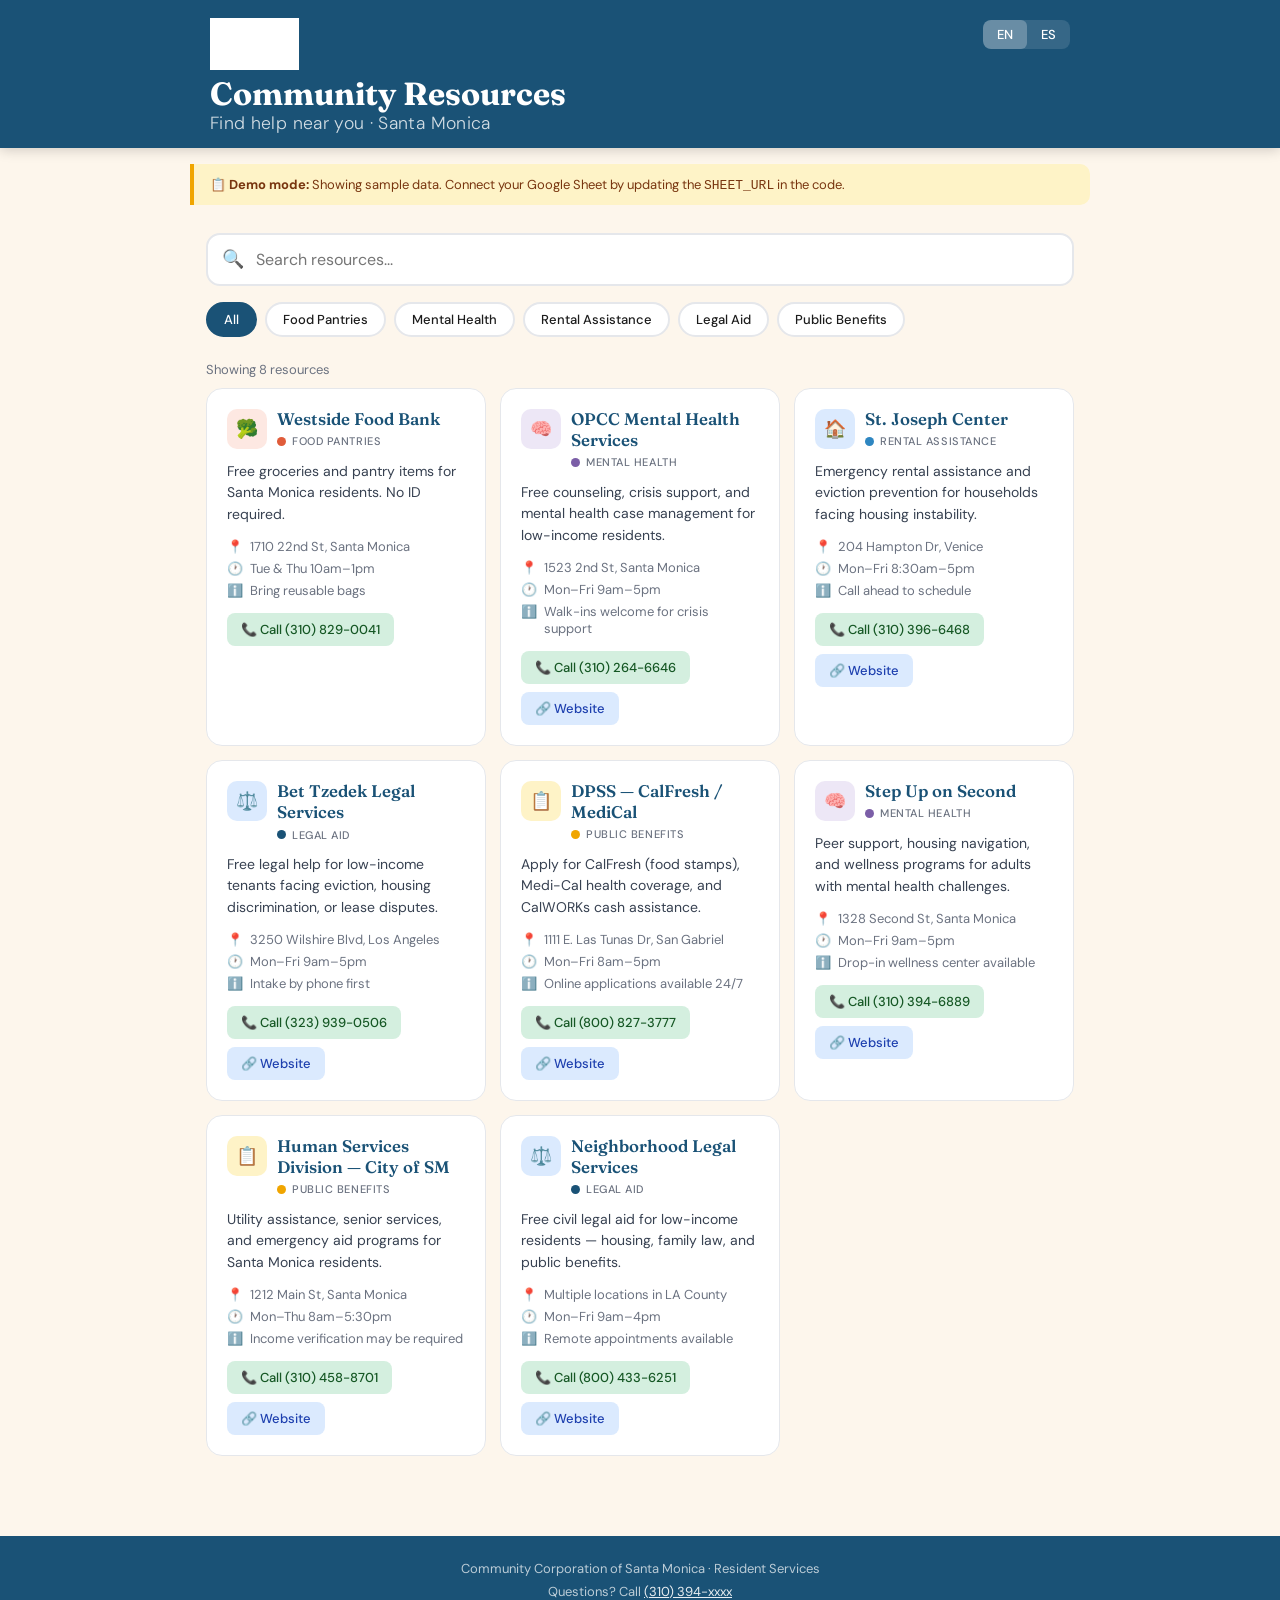
==== index (1).html @ 5fc6d70d "Add files via upload" ====
<!DOCTYPE html>
<html lang="en">
<head>
<meta charset="UTF-8">
<meta name="viewport" content="width=device-width, initial-scale=1.0">
<title>Community Resources · Community Corp Santa Monica</title>
<link href="https://fonts.googleapis.com/css2?family=Fraunces:ital,wght@0,400;0,600;0,700;1,400&family=DM+Sans:wght@300;400;500&display=swap" rel="stylesheet">
<style>
  :root {
    --ocean: #1a5276;
    --sky: #2e86c1;
    --sand: #fdf6ec;
    --sun: #f0a500;
    --coral: #e05c3a;
    --mint: #d4efdf;
    --text: #1c1c1c;
    --muted: #6b7280;
    --card: #ffffff;
    --border: #e5e7eb;
  }

  * { box-sizing: border-box; margin: 0; padding: 0; }

  body {
    font-family: 'DM Sans', sans-serif;
    background: var(--sand);
    color: var(--text);
    min-height: 100vh;
  }

  /* ── HEADER ── */
  header {
    background: var(--ocean);
    color: white;
    padding: 0;
    position: sticky;
    top: 0;
    z-index: 100;
    box-shadow: 0 2px 12px rgba(0,0,0,0.18);
  }

  .header-inner {
    max-width: 900px;
    margin: 0 auto;
    padding: 18px 20px 14px;
  }

  .header-top {
    display: flex;
    justify-content: space-between;
    align-items: flex-start;
    gap: 12px;
  }

  .org-label {
    font-size: 11px;
    font-weight: 500;
    letter-spacing: 0.12em;
    text-transform: uppercase;
    opacity: 0.7;
    margin-bottom: 4px;
  }

  h1 {
    font-family: 'Fraunces', serif;
    font-size: clamp(1.4rem, 5vw, 2rem);
    font-weight: 700;
    line-height: 1.1;
  }

  h1 .sub {
    display: block;
    font-family: 'DM Sans', sans-serif;
    font-size: 0.55em;
    font-weight: 300;
    opacity: 0.8;
    margin-top: 3px;
    letter-spacing: 0.02em;
  }


  .header-logo {
    height: 52px;
    width: auto;
    display: block;
    filter: brightness(0) invert(1);
    margin-bottom: 6px;
  }

  @media (max-width: 500px) {
    .header-logo { height: 40px; }
  }
  .lang-toggle {
    display: flex;
    background: rgba(255,255,255,0.12);
    border-radius: 8px;
    overflow: hidden;
    flex-shrink: 0;
    margin-top: 2px;
  }

  .lang-toggle button {
    background: none;
    border: none;
    color: white;
    padding: 6px 14px;
    font-family: 'DM Sans', sans-serif;
    font-size: 13px;
    font-weight: 500;
    cursor: pointer;
    transition: background 0.2s;
  }

  .lang-toggle button.active {
    background: rgba(255,255,255,0.25);
    border-radius: 6px;
  }

  /* ── SEARCH + FILTER ── */
  .controls {
    max-width: 900px;
    margin: 28px auto 0;
    padding: 0 16px;
  }

  .search-wrap {
    position: relative;
    margin-bottom: 16px;
  }

  .search-wrap input {
    width: 100%;
    padding: 14px 18px 14px 48px;
    border: 2px solid var(--border);
    border-radius: 14px;
    font-family: 'DM Sans', sans-serif;
    font-size: 16px;
    background: white;
    outline: none;
    transition: border-color 0.2s;
    color: var(--text);
  }

  .search-wrap input:focus { border-color: var(--sky); }

  .search-icon {
    position: absolute;
    left: 16px;
    top: 50%;
    transform: translateY(-50%);
    color: var(--muted);
    font-size: 18px;
  }

  .filters {
    display: flex;
    gap: 8px;
    flex-wrap: wrap;
    padding-bottom: 4px;
  }

  .filter-btn {
    border: 2px solid var(--border);
    background: white;
    border-radius: 999px;
    padding: 7px 16px;
    font-family: 'DM Sans', sans-serif;
    font-size: 13px;
    font-weight: 500;
    cursor: pointer;
    transition: all 0.18s;
    white-space: nowrap;
    color: var(--text);
  }

  .filter-btn:hover { border-color: var(--sky); color: var(--sky); }

  .filter-btn.active {
    background: var(--ocean);
    border-color: var(--ocean);
    color: white;
  }

  /* ── CATEGORY DOTS ── */
  .cat-dot {
    display: inline-block;
    width: 9px; height: 9px;
    border-radius: 50%;
    margin-right: 6px;
    flex-shrink: 0;
  }
  .cat-Food { background: #e05c3a; }
  .cat-Mental { background: #7b5ea7; }
  .cat-Rental { background: #2e86c1; }
  .cat-Legal { background: #1a5276; }
  .cat-Benefits { background: #f0a500; }
  .cat-Other { background: #6b7280; }

  /* ── RESOURCE GRID ── */
  .results-info {
    max-width: 900px;
    margin: 20px auto 10px;
    padding: 0 16px;
    font-size: 13px;
    color: var(--muted);
  }

  .grid {
    max-width: 900px;
    margin: 0 auto;
    padding: 0 16px 60px;
    display: grid;
    grid-template-columns: repeat(auto-fill, minmax(280px, 1fr));
    gap: 14px;
  }

  /* ── CARD ── */
  .card {
    background: var(--card);
    border-radius: 16px;
    border: 1.5px solid var(--border);
    padding: 20px;
    transition: box-shadow 0.2s, transform 0.2s;
    animation: fadeUp 0.35s ease both;
    display: flex;
    flex-direction: column;
    gap: 10px;
  }

  .card:hover {
    box-shadow: 0 8px 28px rgba(26,82,118,0.1);
    transform: translateY(-2px);
  }

  @keyframes fadeUp {
    from { opacity: 0; transform: translateY(12px); }
    to   { opacity: 1; transform: translateY(0); }
  }

  .card-header {
    display: flex;
    align-items: flex-start;
    gap: 10px;
  }

  .card-icon {
    width: 40px; height: 40px;
    border-radius: 10px;
    display: flex;
    align-items: center;
    justify-content: center;
    font-size: 18px;
    flex-shrink: 0;
  }

  .icon-Food    { background: #fde8e2; }
  .icon-Mental  { background: #ede7f6; }
  .icon-Rental  { background: #dbeafe; }
  .icon-Legal   { background: #dbeafe; }
  .icon-Benefits{ background: #fef3c7; }
  .icon-Other   { background: #f3f4f6; }

  .card-name {
    font-family: 'Fraunces', serif;
    font-size: 1.05rem;
    font-weight: 600;
    line-height: 1.25;
    color: var(--ocean);
  }

  .card-category {
    display: inline-flex;
    align-items: center;
    font-size: 11px;
    font-weight: 500;
    letter-spacing: 0.05em;
    text-transform: uppercase;
    color: var(--muted);
  }

  .card-desc {
    font-size: 14px;
    line-height: 1.55;
    color: #374151;
  }

  .card-details {
    display: flex;
    flex-direction: column;
    gap: 5px;
    margin-top: 2px;
    font-size: 13px;
    color: var(--muted);
  }

  .card-detail {
    display: flex;
    align-items: flex-start;
    gap: 7px;
  }

  .card-detail span.icon { flex-shrink: 0; }

  .card-actions {
    display: flex;
    gap: 8px;
    flex-wrap: wrap;
    margin-top: 4px;
  }

  .btn-call, .btn-web {
    border: none;
    border-radius: 8px;
    padding: 8px 14px;
    font-family: 'DM Sans', sans-serif;
    font-size: 13px;
    font-weight: 500;
    cursor: pointer;
    text-decoration: none;
    display: inline-flex;
    align-items: center;
    gap: 5px;
    transition: opacity 0.15s;
  }

  .btn-call { background: var(--mint); color: #155724; }
  .btn-web  { background: #dbeafe;    color: #1e40af; }
  .btn-call:hover, .btn-web:hover { opacity: 0.8; }

  /* ── EMPTY STATE ── */
  .empty {
    grid-column: 1 / -1;
    text-align: center;
    padding: 60px 20px;
    color: var(--muted);
  }

  .empty h3 {
    font-family: 'Fraunces', serif;
    font-size: 1.4rem;
    color: var(--ocean);
    margin-bottom: 8px;
  }

  /* ── LOADING ── */
  .loading {
    grid-column: 1 / -1;
    text-align: center;
    padding: 60px 20px;
    color: var(--muted);
  }

  .spinner {
    width: 36px; height: 36px;
    border: 3px solid var(--border);
    border-top-color: var(--sky);
    border-radius: 50%;
    animation: spin 0.8s linear infinite;
    margin: 0 auto 16px;
  }

  @keyframes spin { to { transform: rotate(360deg); } }

  /* ── FOOTER ── */
  footer {
    background: var(--ocean);
    color: rgba(255,255,255,0.7);
    text-align: center;
    padding: 24px 16px;
    font-size: 13px;
    margin-top: 20px;
  }

  footer a { color: rgba(255,255,255,0.9); }

  /* ── NOTICE BANNER ── */
  .notice {
    background: #fef3c7;
    border-left: 4px solid var(--sun);
    max-width: 900px;
    margin: 16px auto 0;
    padding: 12px 16px;
    border-radius: 0 10px 10px 0;
    font-size: 13px;
    color: #78350f;
    display: none;
  }

  .notice.show { display: block; }

  @media (max-width: 500px) {
    h1 { font-size: 1.35rem; }
    .grid { grid-template-columns: 1fr; }
  }
</style>
</head>
<body>

<header>
  <div class="header-inner">
    <div class="header-top">
      <div>
        <img src="[data-uri]" alt="Community Corporation of Santa Monica" class="header-logo">
        <h1 id="site-title">
          Community Resources
          <span class="sub" id="site-subtitle">Find help near you · Santa Monica</span>
        </h1>
      </div>
      <div class="lang-toggle">
        <button class="active" onclick="setLang('en')" id="btn-en">EN</button>
        <button onclick="setLang('es')" id="btn-es">ES</button>
      </div>
    </div>
  </div>
</header>

<div class="notice" id="demo-notice">
  📋 <strong>Demo mode:</strong> Showing sample data. Connect your Google Sheet by updating the <code>SHEET_URL</code> in the code.
</div>

<div class="controls">
  <div class="search-wrap">
    <span class="search-icon">🔍</span>
    <input type="text" id="search" placeholder="Search resources..." oninput="renderCards()" autocomplete="off">
  </div>
  <div class="filters" id="filters"></div>
</div>

<div class="results-info" id="results-info"></div>
<div class="grid" id="grid"></div>

<footer>
  <div>Community Corporation of Santa Monica · Resident Services</div>
  <div style="margin-top:6px">Questions? Call <a href="tel:+13103934ww">(310) 394-xxxx</a></div>
</footer>

<script>
// ─────────────────────────────────────────────
//  CONFIGURATION — Update this URL after you
//  publish your Google Sheet as CSV
//  (File → Share → Publish to web → CSV)
// ─────────────────────────────────────────────
const SHEET_URL = ''; // ← paste your Sheet CSV URL here

// ─────────────────────────────────────────────
//  TRANSLATIONS
// ─────────────────────────────────────────────
const T = {
  en: {
    search: 'Search resources...',
    all: 'All',
    showing: n => `Showing ${n} resource${n===1?'':'s'}`,
    noResults: 'No resources found',
    noResultsSub: 'Try a different search or category.',
    call: 'Call',
    website: 'Website',
    hours: 'Hours',
    address: 'Address',
    notes: 'Notes',
    loading: 'Loading resources...',
    siteTitle: 'Community Resources',
    siteSub: 'Find help near you · Santa Monica',
  },
  es: {
    search: 'Buscar recursos...',
    all: 'Todo',
    showing: n => `Mostrando ${n} recurso${n===1?'':'s'}`,
    noResults: 'No se encontraron recursos',
    noResultsSub: 'Intenta una búsqueda diferente o categoría.',
    call: 'Llamar',
    website: 'Sitio web',
    hours: 'Horario',
    address: 'Dirección',
    notes: 'Notas',
    loading: 'Cargando recursos...',
    siteTitle: 'Recursos Comunitarios',
    siteSub: 'Encuentra ayuda cerca · Santa Mónica',
  }
};

// ─────────────────────────────────────────────
//  SAMPLE DATA (used when no Sheet URL set)
// ─────────────────────────────────────────────
const SAMPLE = [
  { name:'Westside Food Bank', name_es:'Banco de Alimentos del Oeste', category:'Food', description:'Free groceries and pantry items for Santa Monica residents. No ID required.', description_es:'Comida gratis para residentes. No se requiere identificación.', address:'1710 22nd St, Santa Monica', phone:'(310) 829-0041', website:'', hours:'Tue & Thu 10am–1pm', notes:'Bring reusable bags', notes_es:'Traiga bolsas reutilizables' },
  { name:'OPCC Mental Health Services', name_es:'Servicios de Salud Mental OPCC', category:'Mental', description:'Free counseling, crisis support, and mental health case management for low-income residents.', description_es:'Consejería gratuita y apoyo en crisis para residentes de bajos ingresos.', address:'1523 2nd St, Santa Monica', phone:'(310) 264-6646', website:'https://opcc.org', hours:'Mon–Fri 9am–5pm', notes:'Walk-ins welcome for crisis support', notes_es:'Se aceptan visitas sin cita para crisis' },
  { name:'St. Joseph Center', name_es:'Centro St. Joseph', category:'Rental', description:'Emergency rental assistance and eviction prevention for households facing housing instability.', description_es:'Asistencia de renta de emergencia y prevención de desalojos.', address:'204 Hampton Dr, Venice', phone:'(310) 396-6468', website:'https://stjosephctr.org', hours:'Mon–Fri 8:30am–5pm', notes:'Call ahead to schedule', notes_es:'Llame antes para hacer una cita' },
  { name:'Bet Tzedek Legal Services', name_es:'Servicios Legales Bet Tzedek', category:'Legal', description:'Free legal help for low-income tenants facing eviction, housing discrimination, or lease disputes.', description_es:'Ayuda legal gratis para inquilinos de bajos ingresos con problemas de vivienda.', address:'3250 Wilshire Blvd, Los Angeles', phone:'(323) 939-0506', website:'https://bettzedek.org', hours:'Mon–Fri 9am–5pm', notes:'Intake by phone first', notes_es:'Primero llame para evaluación' },
  { name:'DPSS — CalFresh / MediCal', name_es:'DPSS — CalFresh / MediCal', category:'Benefits', description:'Apply for CalFresh (food stamps), Medi-Cal health coverage, and CalWORKs cash assistance.', description_es:'Solicite CalFresh, Medi-Cal y ayuda económica CalWORKs.', address:'1111 E. Las Tunas Dr, San Gabriel', phone:'(800) 827-3777', website:'https://dpss.lacounty.gov', hours:'Mon–Fri 8am–5pm', notes:'Online applications available 24/7', notes_es:'Solicitudes en línea disponibles 24/7' },
  { name:'Step Up on Second', name_es:'Step Up on Second', category:'Mental', description:'Peer support, housing navigation, and wellness programs for adults with mental health challenges.', description_es:'Apoyo entre pares y programas de bienestar para adultos con desafíos de salud mental.', address:'1328 Second St, Santa Monica', phone:'(310) 394-6889', website:'https://stepuponsecond.org', hours:'Mon–Fri 9am–5pm', notes:'Drop-in wellness center available', notes_es:'Centro de bienestar de acceso libre disponible' },
  { name:'Human Services Division — City of SM', name_es:'División de Servicios Humanos', category:'Benefits', description:'Utility assistance, senior services, and emergency aid programs for Santa Monica residents.', description_es:'Asistencia de servicios públicos, servicios para personas mayores y ayuda de emergencia.', address:'1212 Main St, Santa Monica', phone:'(310) 458-8701', website:'https://santamonica.gov', hours:'Mon–Thu 8am–5:30pm', notes:'Income verification may be required', notes_es:'Puede requerirse verificación de ingresos' },
  { name:'Neighborhood Legal Services', name_es:'Servicios Legales del Vecindario', category:'Legal', description:'Free civil legal aid for low-income residents — housing, family law, and public benefits.', description_es:'Ayuda legal civil gratuita para residentes de bajos ingresos.', address:'Multiple locations in LA County', phone:'(800) 433-6251', website:'https://nlsla.org', hours:'Mon–Fri 9am–4pm', notes:'Remote appointments available', notes_es:'Citas remotas disponibles' },
];

// ─────────────────────────────────────────────
//  STATE
// ─────────────────────────────────────────────
let resources = [];
let lang = 'en';
let activeCategory = 'All';

const ICONS = {
  Food: '🥦',
  Mental: '🧠',
  Rental: '🏠',
  Legal: '⚖️',
  Benefits: '📋',
  Other: '🤝',
};

const CAT_LABELS = {
  en: { Food:'Food Pantries', Mental:'Mental Health', Rental:'Rental Assistance', Legal:'Legal Aid', Benefits:'Public Benefits', Other:'Other' },
  es: { Food:'Despensas', Mental:'Salud Mental', Rental:'Asistencia de Renta', Legal:'Ayuda Legal', Benefits:'Beneficios Públicos', Other:'Otros' },
};

// ─────────────────────────────────────────────
//  LOAD DATA
// ─────────────────────────────────────────────
async function loadData() {
  if (!SHEET_URL) {
    document.getElementById('demo-notice').classList.add('show');
    resources = SAMPLE;
    buildFilters();
    renderCards();
    return;
  }
  showLoading();
  try {
    const res = await fetch(SHEET_URL);
    const csv = await res.text();
    resources = parseCSV(csv);
    buildFilters();
    renderCards();
  } catch (e) {
    document.getElementById('demo-notice').classList.add('show');
    resources = SAMPLE;
    buildFilters();
    renderCards();
  }
}

function parseCSV(text) {
  const lines = text.trim().split('\n');
  const headers = lines[0].split(',').map(h => h.trim().replace(/"/g,''));
  return lines.slice(1).map(line => {
    const vals = line.match(/(".*?"|[^,]+|(?<=,)(?=,)|(?<=,)$|^(?=,))/g) || [];
    const obj = {};
    headers.forEach((h, i) => {
      obj[h] = (vals[i] || '').replace(/^"|"$/g,'').trim();
    });
    return obj;
  }).filter(r => r.name || r.Name);
}

// ─────────────────────────────────────────────
//  FILTERS
// ─────────────────────────────────────────────
function buildFilters() {
  const categories = ['All', ...new Set(resources.map(r => r.category || r.Category || 'Other'))];
  const container = document.getElementById('filters');
  container.innerHTML = categories.map(cat => `
    <button class="filter-btn ${cat === activeCategory ? 'active' : ''}"
      onclick="setCategory('${cat}')">
      ${cat === 'All' ? T[lang].all : (CAT_LABELS[lang][cat] || cat)}
    </button>
  `).join('');
}

function setCategory(cat) {
  activeCategory = cat;
  buildFilters();
  renderCards();
}

// ─────────────────────────────────────────────
//  RENDER
// ─────────────────────────────────────────────
function renderCards() {
  const query = document.getElementById('search').value.toLowerCase().trim();
  const grid = document.getElementById('grid');

  const filtered = resources.filter(r => {
    const cat = r.category || r.Category || 'Other';
    const matchCat = activeCategory === 'All' || cat === activeCategory;
    const name = (lang === 'es' && r.name_es ? r.name_es : r.name || r.Name || '').toLowerCase();
    const desc = (lang === 'es' && r.description_es ? r.description_es : r.description || r.Description || '').toLowerCase();
    const matchQ = !query || name.includes(query) || desc.includes(query) || cat.toLowerCase().includes(query);
    return matchCat && matchQ;
  });

  document.getElementById('results-info').textContent = T[lang].showing(filtered.length);

  if (!filtered.length) {
    grid.innerHTML = `<div class="empty">
      <div style="font-size:2.5rem;margin-bottom:12px">🔍</div>
      <h3>${T[lang].noResults}</h3>
      <p>${T[lang].noResultsSub}</p>
    </div>`;
    return;
  }

  grid.innerHTML = filtered.map((r, i) => {
    const cat = r.category || r.Category || 'Other';
    const catKey = cat.charAt(0).toUpperCase() + cat.slice(1).split(' ')[0];
    const name = lang === 'es' && r.name_es ? r.name_es : r.name || r.Name || '';
    const desc = lang === 'es' && r.description_es ? r.description_es : r.description || r.Description || '';
    const notes = lang === 'es' && r.notes_es ? r.notes_es : r.notes || r.Notes || '';
    const phone = r.phone || r.Phone || '';
    const website = r.website || r.Website || '';
    const address = r.address || r.Address || '';
    const hours = r.hours || r.Hours || '';

    return `
    <div class="card" style="animation-delay:${i*0.04}s">
      <div class="card-header">
        <div class="card-icon icon-${catKey}">${ICONS[catKey] || '🤝'}</div>
        <div>
          <div class="card-name">${name}</div>
          <div class="card-category">
            <span class="cat-dot cat-${catKey}"></span>
            ${CAT_LABELS[lang][catKey] || cat}
          </div>
        </div>
      </div>
      ${desc ? `<div class="card-desc">${desc}</div>` : ''}
      <div class="card-details">
        ${address ? `<div class="card-detail"><span class="icon">📍</span><span>${address}</span></div>` : ''}
        ${hours ? `<div class="card-detail"><span class="icon">🕐</span><span>${hours}</span></div>` : ''}
        ${notes ? `<div class="card-detail"><span class="icon">ℹ️</span><span>${notes}</span></div>` : ''}
      </div>
      <div class="card-actions">
        ${phone ? `<a class="btn-call" href="tel:${phone.replace(/\D/g,'')}">📞 ${T[lang].call} ${phone}</a>` : ''}
        ${website ? `<a class="btn-web" href="${website}" target="_blank" rel="noopener">🔗 ${T[lang].website}</a>` : ''}
      </div>
    </div>`;
  }).join('');
}

function showLoading() {
  document.getElementById('grid').innerHTML = `
    <div class="loading">
      <div class="spinner"></div>
      <div>${T[lang].loading}</div>
    </div>`;
}

// ─────────────────────────────────────────────
//  LANGUAGE
// ─────────────────────────────────────────────
function setLang(l) {
  lang = l;
  document.getElementById('btn-en').classList.toggle('active', l === 'en');
  document.getElementById('btn-es').classList.toggle('active', l === 'es');
  document.getElementById('search').placeholder = T[l].search;
  document.getElementById('site-title').childNodes[0].textContent = T[l].siteTitle + ' ';
  document.getElementById('site-subtitle').textContent = T[l].siteSub;
  buildFilters();
  renderCards();
}

// ─────────────────────────────────────────────
//  INIT
// ─────────────────────────────────────────────
loadData();
</script>
</body>
</html>
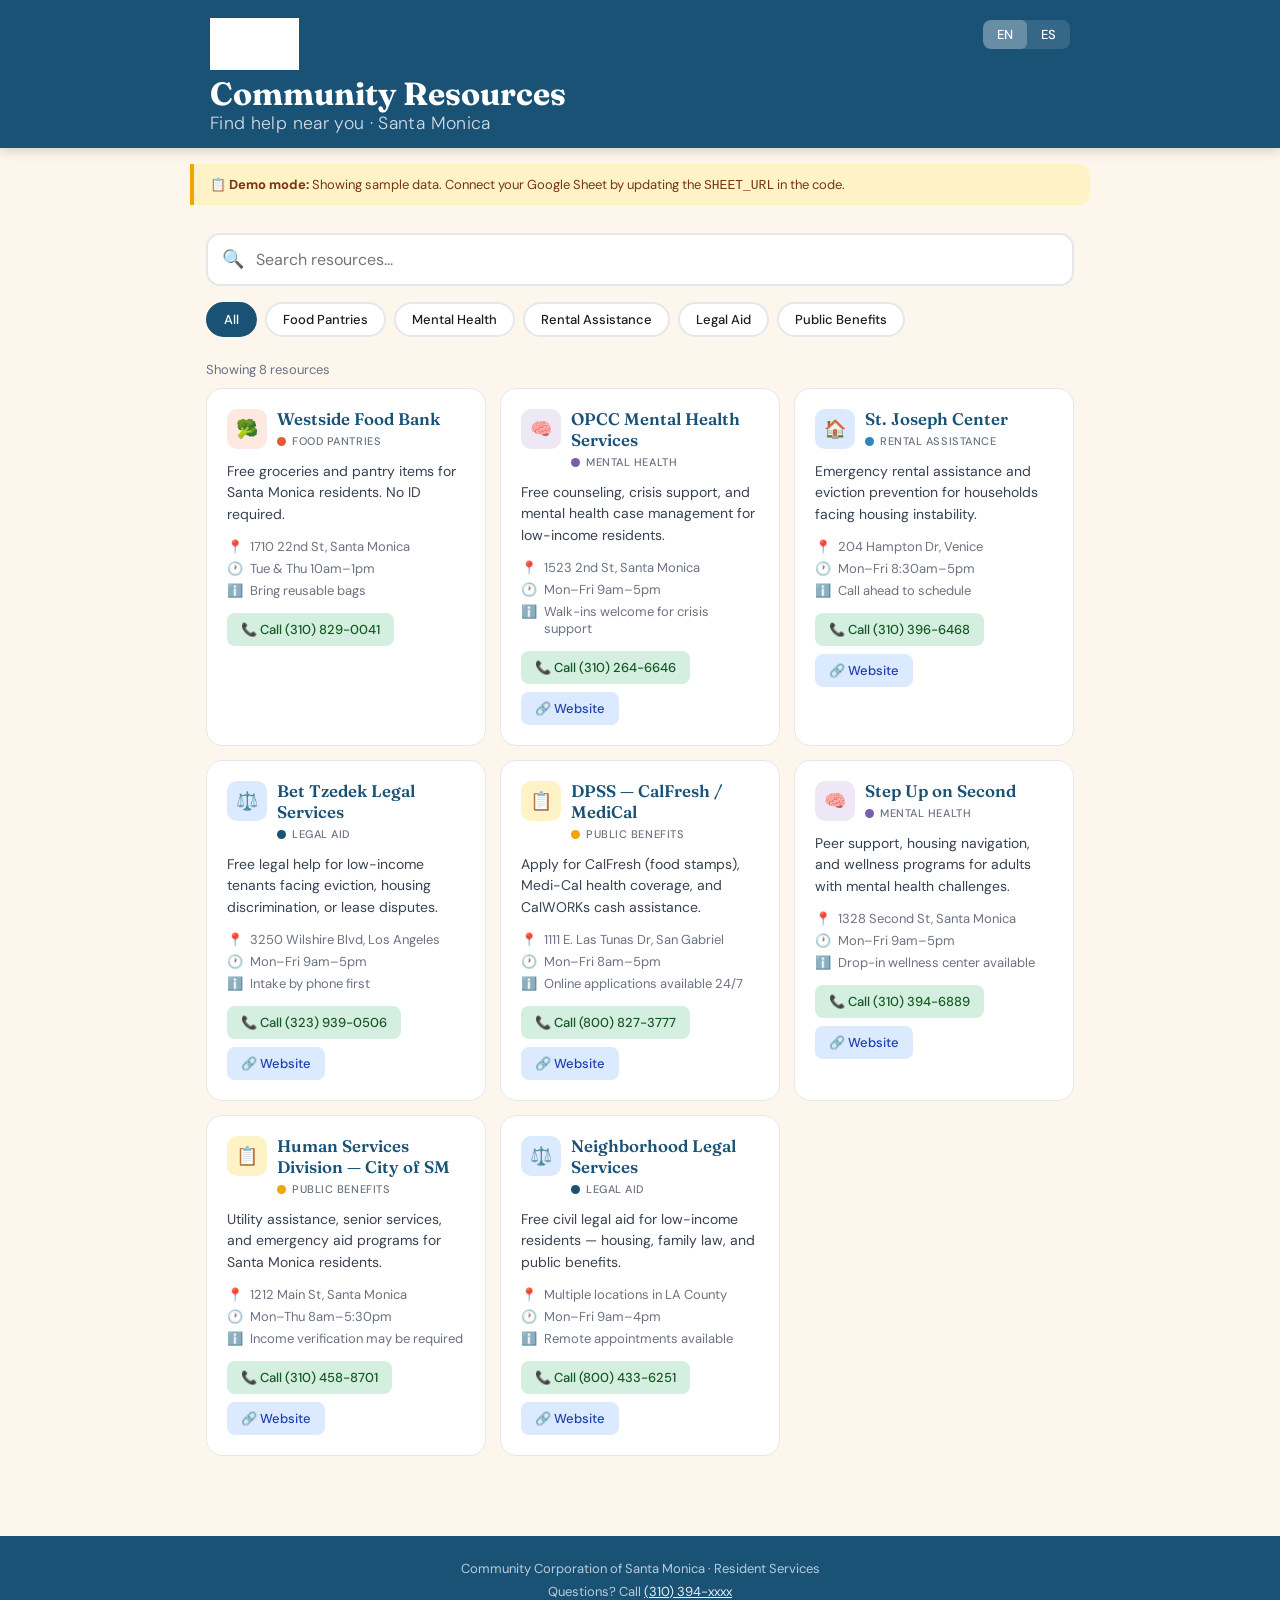
==== commit 260281b7: "Update index (1).html" ====
--- a/index (1).html
+++ b/index (1).html
@@ -506,6 +506,11 @@
   Legal: '⚖️',
   Benefits: '📋',
   Other: '🤝',
+  Transportation: '🚗',
+  Education: '📚',
+  Employment: '⚒',
+  Childcare: '👶',
+  Youth: '🧒'
 };
 
 const CAT_LABELS = {
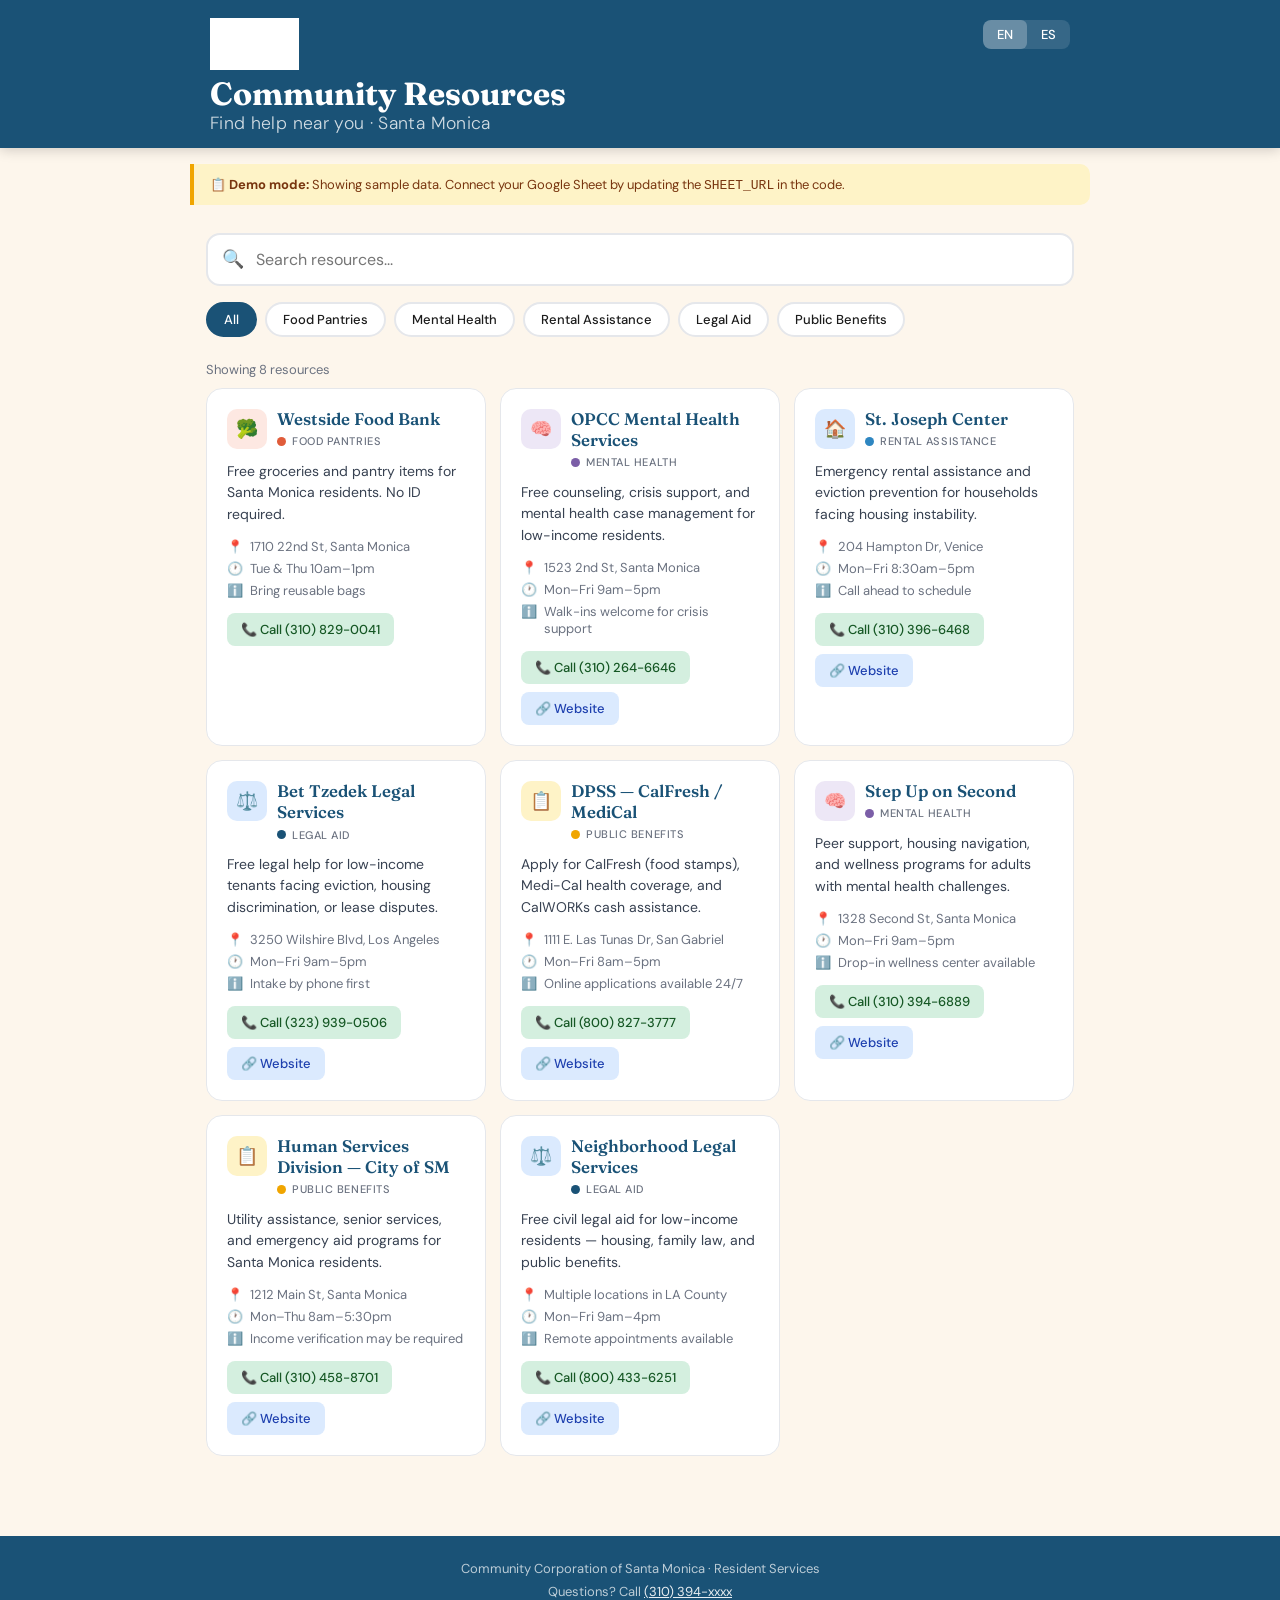
==== commit cfd92805: "Update index (1).html" ====
--- a/index (1).html
+++ b/index (1).html
@@ -510,7 +510,7 @@
   Education: '📚',
   Employment: '⚒',
   Childcare: '👶',
-  Youth: '🧒'
+  Youth: '🧒',
 };
 
 const CAT_LABELS = {
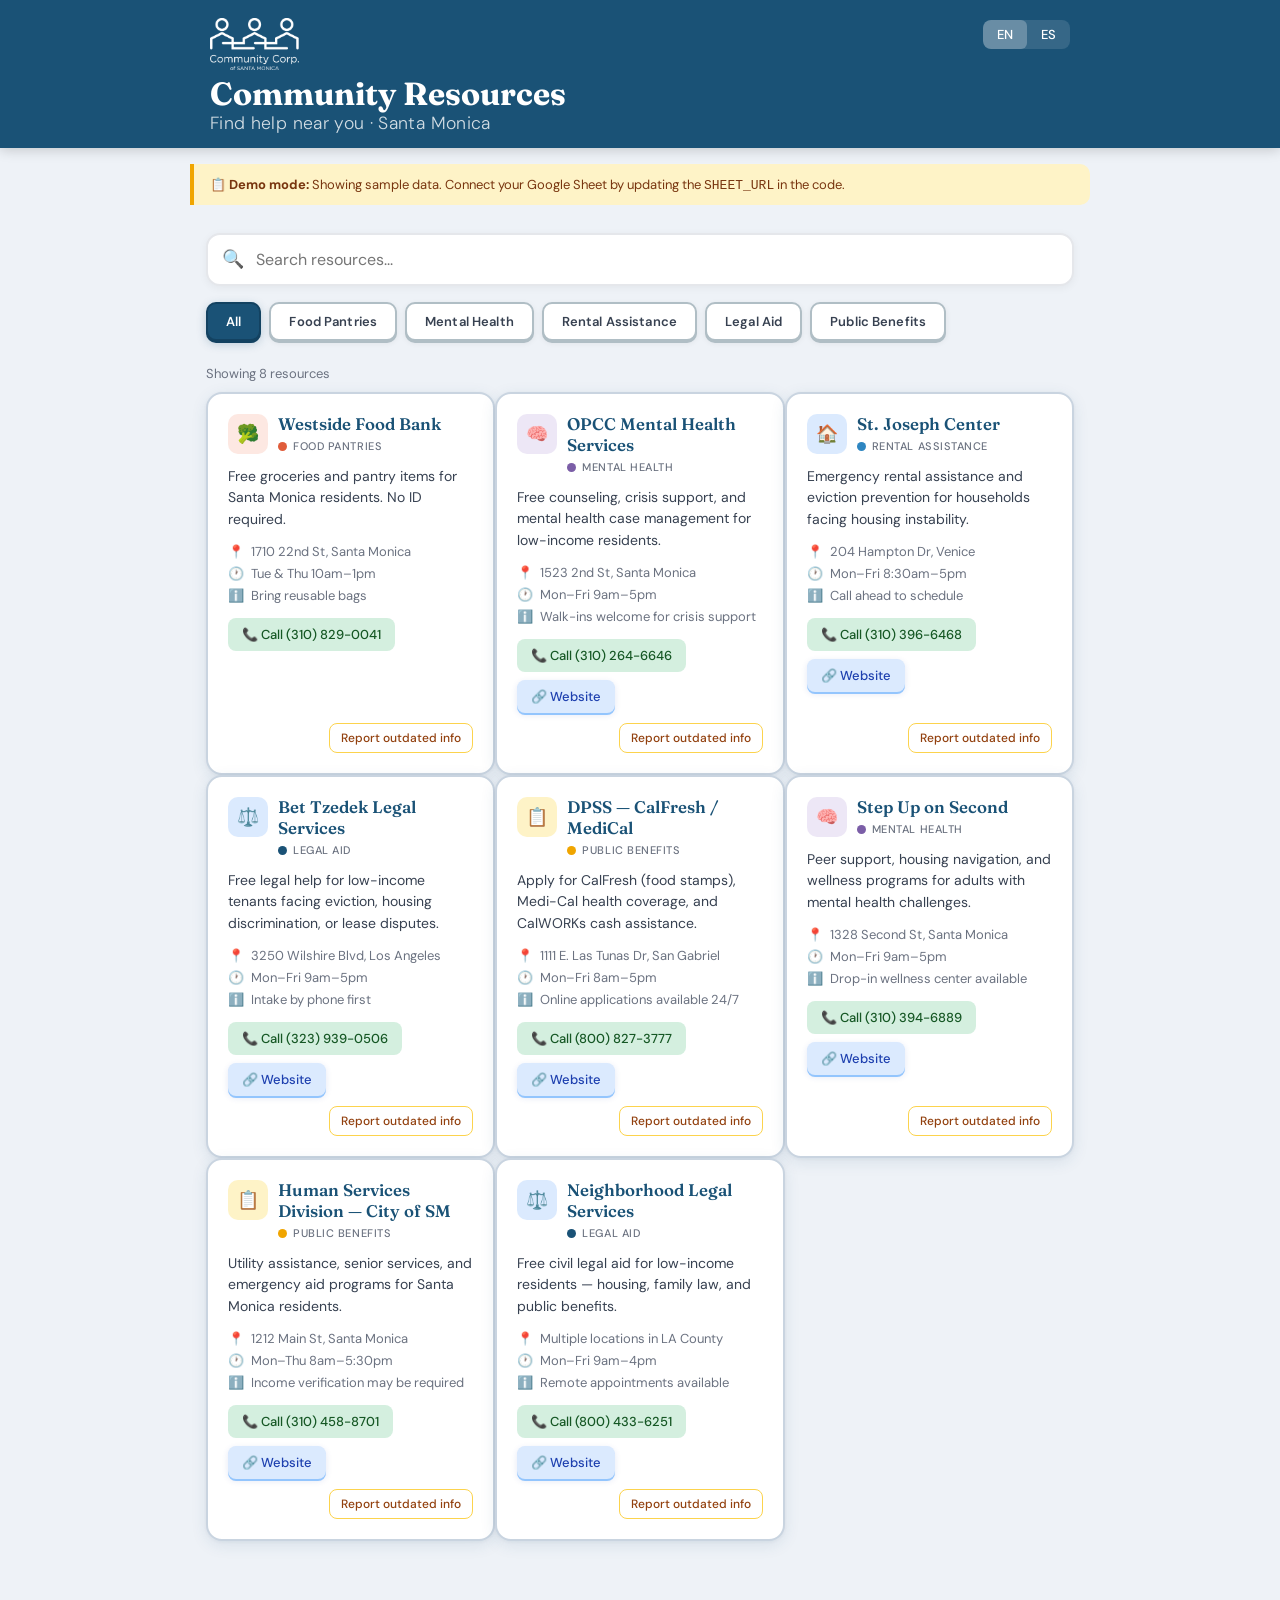
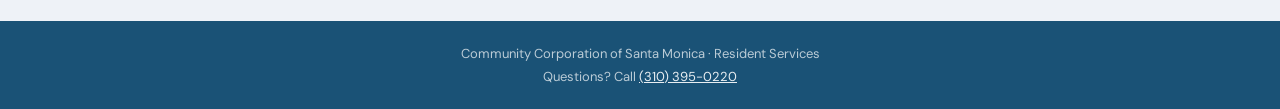
==== commit d2b7fa0a: "Add files via upload" ====
--- a/index (1).html
+++ b/index (1).html
@@ -9,7 +9,7 @@
   :root {
     --ocean: #1a5276;
     --sky: #2e86c1;
-    --sand: #fdf6ec;
+    --sand: #eef2f7;
     --sun: #f0a500;
     --coral: #e05c3a;
     --mint: #d4efdf;
@@ -17,6 +17,22 @@
     --muted: #6b7280;
     --card: #ffffff;
     --border: #e5e7eb;
+
+    --c-Food:    #e05c3a;
+    --c-Mental:  #7b5ea7;
+    --c-Rental:  #2e86c1;
+    --c-Legal:   #1a5276;
+    --c-Benefits:#d48e00;
+    --c-Other:   #6b7280;
+    --c-Transportation: #2a9d8f;
+    --c-Education: #457b9d;
+    --c-Employment: #e76f51;
+    --c-Childcare: #e9c46a;
+    --c-Youth: #06d6a0;
+    --c-Seniors: #118ab2;
+    --c-Housing: #2e86c1;
+    --c-Disability: #9b5de5;
+    --c-Medical: #e63946;
   }
 
   * { box-sizing: border-box; margin: 0; padding: 0; }
@@ -52,15 +68,6 @@
     gap: 12px;
   }
 
-  .org-label {
-    font-size: 11px;
-    font-weight: 500;
-    letter-spacing: 0.12em;
-    text-transform: uppercase;
-    opacity: 0.7;
-    margin-bottom: 4px;
-  }
-
   h1 {
     font-family: 'Fraunces', serif;
     font-size: clamp(1.4rem, 5vw, 2rem);
@@ -78,7 +85,6 @@
     letter-spacing: 0.02em;
   }
 
-
   .header-logo {
     height: 52px;
     width: auto;
@@ -87,9 +93,8 @@
     margin-bottom: 6px;
   }
 
-  @media (max-width: 500px) {
-    .header-logo { height: 40px; }
-  }
+  @media (max-width: 500px) { .header-logo { height: 40px; } }
+
   .lang-toggle {
     display: flex;
     background: rgba(255,255,255,0.12);
@@ -139,6 +144,7 @@
     outline: none;
     transition: border-color 0.2s;
     color: var(--text);
+    box-shadow: 0 2px 8px rgba(0,0,0,0.05);
   }
 
   .search-wrap input:focus { border-color: var(--sky); }
@@ -160,43 +166,49 @@
   }
 
   .filter-btn {
-    border: 2px solid var(--border);
+    border: 2px solid #b0bec5;
     background: white;
-    border-radius: 999px;
-    padding: 7px 16px;
+    border-radius: 10px;
+    padding: 9px 18px;
     font-family: 'DM Sans', sans-serif;
     font-size: 13px;
-    font-weight: 500;
+    font-weight: 600;
     cursor: pointer;
-    transition: all 0.18s;
+    transition: all 0.15s;
     white-space: nowrap;
-    color: var(--text);
-  }
-
-  .filter-btn:hover { border-color: var(--sky); color: var(--sky); }
+    color: #374151;
+    box-shadow: 0 2px 0 #b0bec5, 0 2px 6px rgba(0,0,0,0.07);
+    letter-spacing: 0.01em;
+    user-select: none;
+  }
+
+  .filter-btn:hover {
+    border-color: var(--sky);
+    color: var(--sky);
+    box-shadow: 0 2px 0 var(--sky), 0 3px 10px rgba(46,134,193,0.15);
+    transform: translateY(-1px);
+  }
+
+  .filter-btn:active {
+    transform: translateY(1px);
+    box-shadow: 0 0px 0 #b0bec5;
+  }
 
   .filter-btn.active {
     background: var(--ocean);
-    border-color: var(--ocean);
+    border-color: #134261;
     color: white;
-  }
-
-  /* ── CATEGORY DOTS ── */
-  .cat-dot {
-    display: inline-block;
-    width: 9px; height: 9px;
-    border-radius: 50%;
-    margin-right: 6px;
-    flex-shrink: 0;
-  }
-  .cat-Food { background: #e05c3a; }
-  .cat-Mental { background: #7b5ea7; }
-  .cat-Rental { background: #2e86c1; }
-  .cat-Legal { background: #1a5276; }
-  .cat-Benefits { background: #f0a500; }
-  .cat-Other { background: #6b7280; }
-
-  /* ── RESOURCE GRID ── */
+    box-shadow: 0 2px 0 #134261, 0 3px 10px rgba(26,82,118,0.25);
+  }
+
+  .filter-btn.active:hover {
+    background: var(--sky);
+    border-color: #1f6491;
+    box-shadow: 0 2px 0 #1f6491, 0 3px 10px rgba(46,134,193,0.3);
+    color: white;
+  }
+
+  /* ── RESULTS INFO ── */
   .results-info {
     max-width: 900px;
     margin: 20px auto 10px;
@@ -205,35 +217,36 @@
     color: var(--muted);
   }
 
+  /* ── RESOURCE GRID ── */
   .grid {
     max-width: 900px;
     margin: 0 auto;
     padding: 0 16px 60px;
     display: grid;
-    grid-template-columns: repeat(auto-fill, minmax(280px, 1fr));
-    gap: 14px;
+    grid-template-columns: repeat(3, 1fr);
   }
 
   /* ── CARD ── */
   .card {
     background: var(--card);
     border-radius: 16px;
-    border: 1.5px solid var(--border);
+    border: 2px solid #c9d4e0;
     padding: 20px;
     transition: box-shadow 0.2s, transform 0.2s;
     animation: fadeUp 0.35s ease both;
     display: flex;
     flex-direction: column;
     gap: 10px;
+    box-shadow: 0 4px 16px rgba(26,82,118,0.10), 0 1px 4px rgba(26,82,118,0.06);
   }
 
   .card:hover {
-    box-shadow: 0 8px 28px rgba(26,82,118,0.1);
+    box-shadow: 0 12px 36px rgba(26,82,118,0.18), 0 3px 8px rgba(26,82,118,0.10);
     transform: translateY(-2px);
   }
 
   @keyframes fadeUp {
-    from { opacity: 0; transform: translateY(12px); }
+    from { opacity: 0; transform: translateY(14px); }
     to   { opacity: 1; transform: translateY(0); }
   }
 
@@ -278,6 +291,20 @@
     color: var(--muted);
   }
 
+  .cat-dot {
+    display: inline-block;
+    width: 9px; height: 9px;
+    border-radius: 50%;
+    margin-right: 6px;
+    flex-shrink: 0;
+  }
+  .cat-Food    { background: #e05c3a; }
+  .cat-Mental  { background: #7b5ea7; }
+  .cat-Rental  { background: #2e86c1; }
+  .cat-Legal   { background: #1a5276; }
+  .cat-Benefits{ background: #f0a500; }
+  .cat-Other   { background: #6b7280; }
+
   .card-desc {
     font-size: 14px;
     line-height: 1.55;
@@ -301,6 +328,7 @@
 
   .card-detail span.icon { flex-shrink: 0; }
 
+  /* ── ACTION BUTTONS ROW ── */
   .card-actions {
     display: flex;
     gap: 8px;
@@ -324,8 +352,42 @@
   }
 
   .btn-call { background: var(--mint); color: #155724; }
-  .btn-web  { background: #dbeafe;    color: #1e40af; }
+  .btn-web  { background: #dbeafe; color: #1e40af; box-shadow: 0 2px 0 #93c5fd, 0 2px 6px rgba(30,64,175,0.12); }
   .btn-call:hover, .btn-web:hover { opacity: 0.8; }
+
+  /* ── REPORT BUTTON ── */
+  /*
+   * The report button opens a pre-filled mailto: link.
+   * Update REPORT_EMAIL at the top of the <script> block with the
+   * staff inbox that should receive these reports.
+   */
+  .card-footer {
+    display: flex;
+    justify-content: flex-end;
+    margin-top: auto;
+  }
+
+  .btn-report {
+    display: inline-flex;
+    align-items: center;
+    gap: 5px;
+    padding: 6px 11px;
+    border-radius: 8px;
+    border: 1.5px solid #fcd34d;
+    background: transparent;
+    color: #92400e;
+    font-family: 'DM Sans', sans-serif;
+    font-size: 12px;
+    font-weight: 500;
+    text-decoration: none;
+    cursor: pointer;
+    transition: background 0.15s, border-color 0.15s;
+  }
+
+  .btn-report:hover {
+    background: #fef3c7;
+    border-color: #f59e0b;
+  }
 
   /* ── EMPTY STATE ── */
   .empty {
@@ -388,9 +450,33 @@
 
   .notice.show { display: block; }
 
-  @media (max-width: 500px) {
-    h1 { font-size: 1.35rem; }
-    .grid { grid-template-columns: 1fr; }
+  @media (max-width: 750px) {
+    .grid { grid-template-columns: repeat(2, 1fr); }
+  }
+
+  @media (max-width: 480px) {
+    h1 { font-size: 1.1rem; }
+    h1 .sub { font-size: 0.6em; }
+    .header-inner { padding: 10px 12px; }
+    .header-logo { height: 32px; }
+    .lang-toggle button { padding: 5px 10px; font-size: 12px; }
+    .controls { margin-top: 14px; padding: 0 12px; }
+    .search-wrap input { font-size: 16px; padding: 11px 12px 11px 40px; border-radius: 10px; }
+    .filters {
+      flex-wrap: nowrap;
+      overflow-x: auto;
+      -webkit-overflow-scrolling: touch;
+      scrollbar-width: none;
+      padding-bottom: 6px;
+    }
+    .filters::-webkit-scrollbar { display: none; }
+    .filter-btn { flex-shrink: 0; font-size: 12px; padding: 8px 13px; }
+    .results-info { padding: 0 12px; }
+    .grid { grid-template-columns: 1fr; padding: 0 12px 48px; gap: 12px; }
+    .card { padding: 16px 14px; }
+    .card-name { font-size: 0.98rem; }
+    .card-desc { font-size: 13px; }
+    .btn-call, .btn-web { font-size: 12px; padding: 7px 11px; }
   }
 </style>
 </head>
@@ -400,7 +486,7 @@
   <div class="header-inner">
     <div class="header-top">
       <div>
-        <img src="[data-uri]" alt="Community Corporation of Santa Monica" class="header-logo">
+        <img src="ccsm_logo_web.png" alt="Community Corporation of Santa Monica" class="header-logo">
         <h1 id="site-title">
           Community Resources
           <span class="sub" id="site-subtitle">Find help near you · Santa Monica</span>
@@ -431,20 +517,17 @@
 
 <footer>
   <div>Community Corporation of Santa Monica · Resident Services</div>
-  <div style="margin-top:6px">Questions? Call <a href="tel:+13103934ww">(310) 394-xxxx</a></div>
+  <div style="margin-top:6px">Questions? Call <a href="tel:+13103950220">(310) 395-0220</a></div>
 </footer>
 
 <script>
-// ─────────────────────────────────────────────
-//  CONFIGURATION — Update this URL after you
-//  publish your Google Sheet as CSV
-//  (File → Share → Publish to web → CSV)
-// ─────────────────────────────────────────────
-const SHEET_URL = ''; // ← paste your Sheet CSV URL here
-
-// ─────────────────────────────────────────────
-//  TRANSLATIONS
-// ─────────────────────────────────────────────
+// ─────────────────────────────────────────────────────────────────────────────
+// UPDATE THIS — staff inbox that receives "Report outdated info" emails
+// ─────────────────────────────────────────────────────────────────────────────
+const REPORT_EMAIL = 'mwitham@communitycorp.org';
+
+const SHEET_URL = 'https://docs.google.com/spreadsheets/d/e/2PACX-1vSbAtpa7kK10yL2QtdLHRx9q2VbuEIPNG6S2uMbWhQ1GsLGoYA3NqFAlp_E_w8xUGRdcLxT4V3gbiJD/pub?output=csv';
+
 const T = {
   en: {
     search: 'Search resources...',
@@ -460,6 +543,17 @@
     loading: 'Loading resources...',
     siteTitle: 'Community Resources',
     siteSub: 'Find help near you · Santa Monica',
+    reportBtn: 'Report outdated info',
+    reportSubject: name => `Outdated listing: ${name}`,
+    reportBody: name =>
+`Hi,
+
+I noticed some information for "${name}" on the CCSM Community Resources page may be outdated.
+
+What's incorrect:
+[Please describe — e.g. wrong phone number, address changed, hours are different, program no longer exists]
+
+Thank you for keeping this resource up to date.`,
   },
   es: {
     search: 'Buscar recursos...',
@@ -475,12 +569,20 @@
     loading: 'Cargando recursos...',
     siteTitle: 'Recursos Comunitarios',
     siteSub: 'Encuentra ayuda cerca · Santa Mónica',
+    reportBtn: 'Reportar información desactualizada',
+    reportSubject: name => `Información desactualizada: ${name}`,
+    reportBody: name =>
+`Hola,
+
+Noté que la información de "${name}" en la página de Recursos Comunitarios puede estar desactualizada.
+
+Qué está incorrecto:
+[Por favor describa — ej. número de teléfono incorrecto, dirección cambió, horario diferente, programa ya no existe]
+
+Gracias por mantener este recurso actualizado.`,
   }
 };
 
-// ─────────────────────────────────────────────
-//  SAMPLE DATA (used when no Sheet URL set)
-// ─────────────────────────────────────────────
 const SAMPLE = [
   { name:'Westside Food Bank', name_es:'Banco de Alimentos del Oeste', category:'Food', description:'Free groceries and pantry items for Santa Monica residents. No ID required.', description_es:'Comida gratis para residentes. No se requiere identificación.', address:'1710 22nd St, Santa Monica', phone:'(310) 829-0041', website:'', hours:'Tue & Thu 10am–1pm', notes:'Bring reusable bags', notes_es:'Traiga bolsas reutilizables' },
   { name:'OPCC Mental Health Services', name_es:'Servicios de Salud Mental OPCC', category:'Mental', description:'Free counseling, crisis support, and mental health case management for low-income residents.', description_es:'Consejería gratuita y apoyo en crisis para residentes de bajos ingresos.', address:'1523 2nd St, Santa Monica', phone:'(310) 264-6646', website:'https://opcc.org', hours:'Mon–Fri 9am–5pm', notes:'Walk-ins welcome for crisis support', notes_es:'Se aceptan visitas sin cita para crisis' },
@@ -492,41 +594,53 @@
   { name:'Neighborhood Legal Services', name_es:'Servicios Legales del Vecindario', category:'Legal', description:'Free civil legal aid for low-income residents — housing, family law, and public benefits.', description_es:'Ayuda legal civil gratuita para residentes de bajos ingresos.', address:'Multiple locations in LA County', phone:'(800) 433-6251', website:'https://nlsla.org', hours:'Mon–Fri 9am–4pm', notes:'Remote appointments available', notes_es:'Citas remotas disponibles' },
 ];
 
-// ─────────────────────────────────────────────
-//  STATE
-// ─────────────────────────────────────────────
+const CAT_COLORS = {
+  Food:'#e05c3a', Mental:'#7b5ea7', Rental:'#2e86c1', Legal:'#1a5276',
+  Benefits:'#d48e00', Other:'#6b7280', Transportation:'#2a9d8f', Education:'#457b9d',
+  Employment:'#e76f51', Childcare:'#c59b00', Youth:'#06b88a', Seniors:'#118ab2',
+  Housing:'#2e86c1', Disability:'#9b5de5', Medical:'#e63946', 'Domestic Violence':'#b5338a',
+};
+
 let resources = [];
 let lang = 'en';
 let activeCategory = 'All';
 
 const ICONS = {
-  Food: '🥦',
-  Mental: '🧠',
-  Rental: '🏠',
-  Legal: '⚖️',
-  Benefits: '📋',
-  Other: '🤝',
-  Transportation: '🚗',
-  Education: '📚',
-  Employment: '⚒',
-  Childcare: '👶',
-  Youth: '🧒',
+  Food:'🥦', Mental:'🧠', Rental:'🏠', Legal:'⚖️', Benefits:'📋', Other:'🤝',
+  Transportation:'🚌', Education:'📚', Employment:'💼', Childcare:'👶',
+  Youth:'🧒', Seniors:'👴', Housing:'🏡', Disability:'🌼', Medical:'⚕️',
+  'Domestic Violence':'🟣',
 };
 
 const CAT_LABELS = {
-  en: { Food:'Food Pantries', Mental:'Mental Health', Rental:'Rental Assistance', Legal:'Legal Aid', Benefits:'Public Benefits', Other:'Other' },
-  es: { Food:'Despensas', Mental:'Salud Mental', Rental:'Asistencia de Renta', Legal:'Ayuda Legal', Benefits:'Beneficios Públicos', Other:'Otros' },
+  en: {
+    Food:'Food Pantries', Mental:'Mental Health', Rental:'Rental Assistance',
+    Legal:'Legal Aid', Benefits:'Public Benefits', Other:'Other',
+    Transportation:'Transportation', Education:'Education', Employment:'Employment',
+    Childcare:'Childcare', Youth:'Youth', Seniors:'Seniors', Housing:'Housing',
+    Disability:'Disability Services', Medical:'Medical Care', 'Domestic Violence':'Domestic Violence'
+  },
+  es: {
+    Food:'Despensas', Mental:'Salud Mental', Rental:'Asistencia de Renta',
+    Legal:'Ayuda Legal', Benefits:'Beneficios Públicos', Other:'Otros',
+    Transportation:'Transporte', Education:'Educación', Employment:'Empleo',
+    Childcare:'Cuidado Infantil', Youth:'Juventud', Seniors:'Personas Mayores',
+    Housing:'Vivienda', Disability:'Discapacidad', Medical:'Atención Médica',
+    'Domestic Violence':'Violencia Doméstica',
+  },
 };
 
-// ─────────────────────────────────────────────
-//  LOAD DATA
-// ─────────────────────────────────────────────
+function buildReportHref(resourceName) {
+  const subject = encodeURIComponent(T[lang].reportSubject(resourceName));
+  const body    = encodeURIComponent(T[lang].reportBody(resourceName));
+  return `mailto:${REPORT_EMAIL}?subject=${subject}&body=${body}`;
+}
+
 async function loadData() {
   if (!SHEET_URL) {
     document.getElementById('demo-notice').classList.add('show');
     resources = SAMPLE;
-    buildFilters();
-    renderCards();
+    buildFilters(); renderCards();
     return;
   }
   showLoading();
@@ -534,13 +648,11 @@
     const res = await fetch(SHEET_URL);
     const csv = await res.text();
     resources = parseCSV(csv);
-    buildFilters();
-    renderCards();
+    buildFilters(); renderCards();
   } catch (e) {
     document.getElementById('demo-notice').classList.add('show');
     resources = SAMPLE;
-    buildFilters();
-    renderCards();
+    buildFilters(); renderCards();
   }
 }
 
@@ -550,16 +662,11 @@
   return lines.slice(1).map(line => {
     const vals = line.match(/(".*?"|[^,]+|(?<=,)(?=,)|(?<=,)$|^(?=,))/g) || [];
     const obj = {};
-    headers.forEach((h, i) => {
-      obj[h] = (vals[i] || '').replace(/^"|"$/g,'').trim();
-    });
+    headers.forEach((h, i) => { obj[h] = (vals[i] || '').replace(/^"|"$/g,'').trim(); });
     return obj;
   }).filter(r => r.name || r.Name);
 }
 
-// ─────────────────────────────────────────────
-//  FILTERS
-// ─────────────────────────────────────────────
 function buildFilters() {
   const categories = ['All', ...new Set(resources.map(r => r.category || r.Category || 'Other'))];
   const container = document.getElementById('filters');
@@ -573,16 +680,12 @@
 
 function setCategory(cat) {
   activeCategory = cat;
-  buildFilters();
-  renderCards();
+  buildFilters(); renderCards();
 }
 
-// ─────────────────────────────────────────────
-//  RENDER
-// ─────────────────────────────────────────────
 function renderCards() {
   const query = document.getElementById('search').value.toLowerCase().trim();
-  const grid = document.getElementById('grid');
+  const grid  = document.getElementById('grid');
 
   const filtered = resources.filter(r => {
     const cat = r.category || r.Category || 'Other';
@@ -605,37 +708,39 @@
   }
 
   grid.innerHTML = filtered.map((r, i) => {
-    const cat = r.category || r.Category || 'Other';
-    const catKey = cat.charAt(0).toUpperCase() + cat.slice(1).split(' ')[0];
-    const name = lang === 'es' && r.name_es ? r.name_es : r.name || r.Name || '';
-    const desc = lang === 'es' && r.description_es ? r.description_es : r.description || r.Description || '';
-    const notes = lang === 'es' && r.notes_es ? r.notes_es : r.notes || r.Notes || '';
-    const phone = r.phone || r.Phone || '';
+    const cat     = (r.category || r.Category || 'Other').trim();
+    const name    = lang === 'es' && r.name_es ? r.name_es : r.name || r.Name || '';
+    const desc    = lang === 'es' && r.description_es ? r.description_es : r.description || r.Description || '';
+    const notes   = lang === 'es' && r.notes_es ? r.notes_es : r.notes || r.Notes || '';
+    const phone   = r.phone || r.Phone || '';
     const website = r.website || r.Website || '';
     const address = r.address || r.Address || '';
-    const hours = r.hours || r.Hours || '';
+    const hours   = r.hours || r.Hours || '';
 
     return `
     <div class="card" style="animation-delay:${i*0.04}s">
       <div class="card-header">
-        <div class="card-icon icon-${catKey}">${ICONS[catKey] || '🤝'}</div>
+        <div class="card-icon icon-${cat}">${ICONS[cat] || '🤝'}</div>
         <div>
           <div class="card-name">${name}</div>
           <div class="card-category">
-            <span class="cat-dot cat-${catKey}"></span>
-            ${CAT_LABELS[lang][catKey] || cat}
+            <span class="cat-dot cat-${cat}"></span>
+            ${CAT_LABELS[lang][cat] || cat}
           </div>
         </div>
       </div>
       ${desc ? `<div class="card-desc">${desc}</div>` : ''}
       <div class="card-details">
         ${address ? `<div class="card-detail"><span class="icon">📍</span><span>${address}</span></div>` : ''}
-        ${hours ? `<div class="card-detail"><span class="icon">🕐</span><span>${hours}</span></div>` : ''}
-        ${notes ? `<div class="card-detail"><span class="icon">ℹ️</span><span>${notes}</span></div>` : ''}
+        ${hours   ? `<div class="card-detail"><span class="icon">🕐</span><span>${hours}</span></div>` : ''}
+        ${notes   ? `<div class="card-detail"><span class="icon">ℹ️</span><span>${notes}</span></div>` : ''}
       </div>
       <div class="card-actions">
-        ${phone ? `<a class="btn-call" href="tel:${phone.replace(/\D/g,'')}">📞 ${T[lang].call} ${phone}</a>` : ''}
+        ${phone   ? `<a class="btn-call" href="tel:${phone.replace(/\D/g,'')}">📞 ${T[lang].call} ${phone}</a>` : ''}
         ${website ? `<a class="btn-web" href="${website}" target="_blank" rel="noopener">🔗 ${T[lang].website}</a>` : ''}
+      </div>
+      <div class="card-footer">
+        <a class="btn-report" href="${buildReportHref(name)}">${T[lang].reportBtn}</a>
       </div>
     </div>`;
   }).join('');
@@ -643,15 +748,9 @@
 
 function showLoading() {
   document.getElementById('grid').innerHTML = `
-    <div class="loading">
-      <div class="spinner"></div>
-      <div>${T[lang].loading}</div>
-    </div>`;
+    <div class="loading"><div class="spinner"></div><div>${T[lang].loading}</div></div>`;
 }
 
-// ─────────────────────────────────────────────
-//  LANGUAGE
-// ─────────────────────────────────────────────
 function setLang(l) {
   lang = l;
   document.getElementById('btn-en').classList.toggle('active', l === 'en');
@@ -659,13 +758,9 @@
   document.getElementById('search').placeholder = T[l].search;
   document.getElementById('site-title').childNodes[0].textContent = T[l].siteTitle + ' ';
   document.getElementById('site-subtitle').textContent = T[l].siteSub;
-  buildFilters();
-  renderCards();
+  buildFilters(); renderCards();
 }
 
-// ─────────────────────────────────────────────
-//  INIT
-// ─────────────────────────────────────────────
 loadData();
 </script>
 </body>
